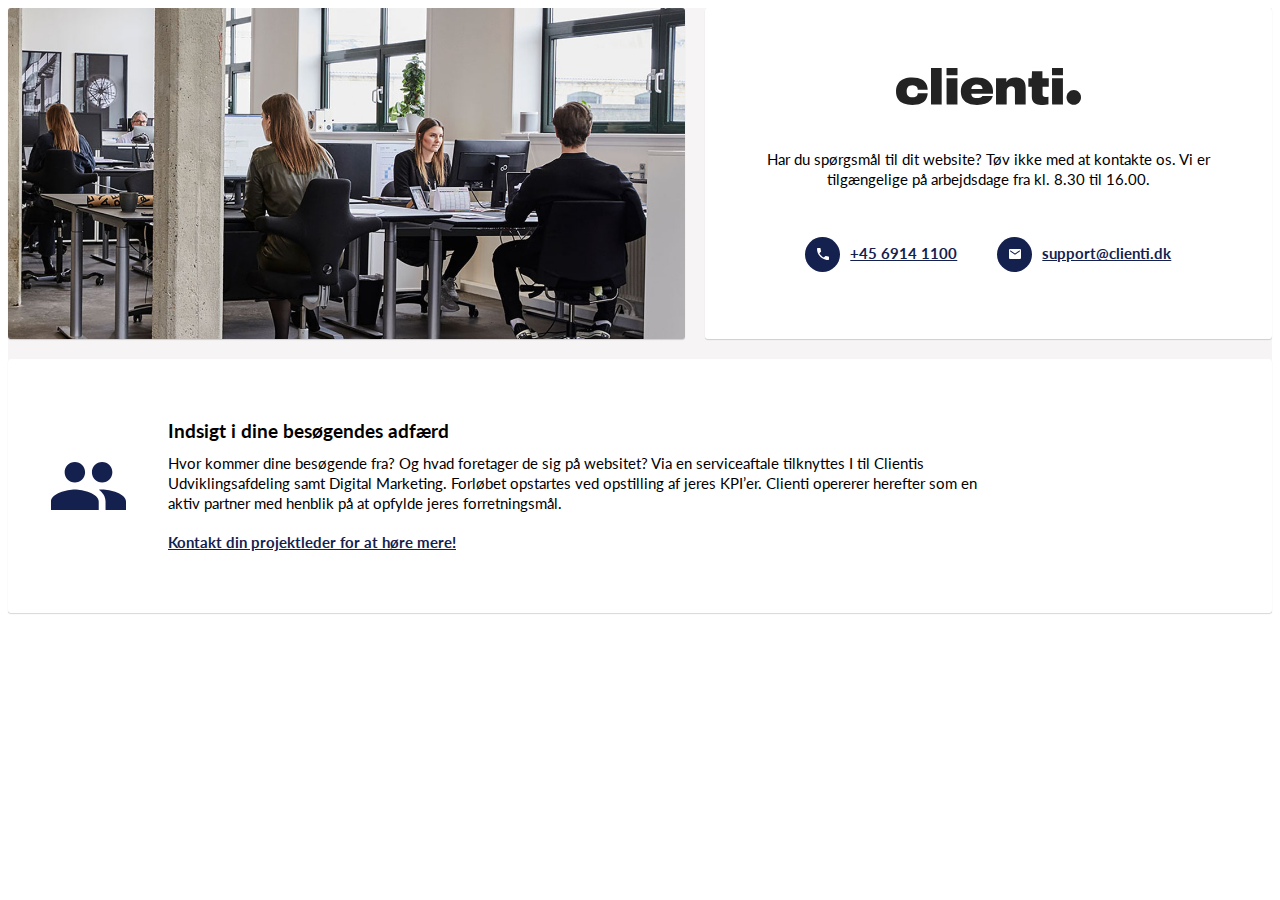
==== dashboard-til-test.html @ 1fec81c8 "Renames test dashboard and updates dashboard template" ====
﻿<!DOCTYPE html>
<html lang="da-DK">
<head>
    <link rel="preconnect" href="https://fonts.gstatic.com">
    <meta name="robots" content="noindex, nofollow">
    <meta charset="UTF-8">
    <meta name="viewport" content="width=device-width, initial-scale=1.0">
    <title>Clienti Umbraco Website dashboard</title>
    <link href="https://fonts.googleapis.com/css2?family=Lato:wght@400;700;900&display=swap" rel="stylesheet"> 
    <link rel="stylesheet" href="dashboard.css" />
</head>
<body>
    <div class="clienti-dashboard">
        <div class="clienti-dashboard__row">
            <div class="clienti-dashboard__col clienti-dashboard__col--bg" style="background-image: url('dashboard.jpg?v=1')"></div>
            <div class="clienti-dashboard__col clienti-dashboard__col--text">
                <div class="clienti-dashboard__text">
                    <div class="clienti-dashboard__text-row">
                        <img src="clienti.svg" class="clienti-dashboard__logo" alt="Clienti"/>
                    </div>
                    <div class="clienti-dashboard__text-row">
                        <p class="clienti-dashboard__desc">
                            Har du spørgsmål til dit website? Tøv ikke med at kontakte os.
                            Vi er tilgængelige på arbejdsdage fra kl. 8.30 til 16.00.
                        </p>
                    </div>
                    <div class="clienti-dashboard__text-row">
                        <div class="clienti-dashboard__cta-row">
                            <div class="clienti-dashboard__cta">
                                <div class="clienti-dashboard__cta-icon-wrap">
                                    <img src="icon-phone.svg" class="clienti-dashboard__cta-icon" alt=""/>
                                </div>
                                <div class="clienti-dashboard__cta-link-wrap">
                                    <a href="tel:+45 6914 1100" class="clienti-dashboard__cta-link">+45 6914 1100</a>
                                </div>
                            </div>
                            <div class="clienti-dashboard__cta">
                                <div class="clienti-dashboard__cta-icon-wrap">
                                    <img src="icon-mail.svg" class="clienti-dashboard__cta-icon" alt=""/>
                                </div>
                                <div class="clienti-dashboard__cta-link-wrap">
                                    <a href="mailto:support@clienti.dk" class="clienti-dashboard__cta-link">support@clienti.dk</a>
                                </div>
                            </div>
                        </div>
                    </div>
                </div>
            </div>
        </div>
        <div class="clienti-dashboard__row">
            <div class="clienti-dashboard__col clienti-dashboard__col--extra">
                <div class="clienti-dashboard__extra-col">
                    <img src="icon-people.svg" class="clienti-dashboard__extra-icon" alt=""/>
                </div>
                <div class="clienti-dashboard__extra-col">
                    <h3 class="clienti-dashboard__extra-headline">Indsigt i dine besøgendes adfærd</h3>
                    <p class="clienti-dashboard__extra-desc">
                        Hvor kommer dine besøgende fra? Og hvad foretager de sig på websitet? 
                        Via en serviceaftale tilknyttes I til Clientis Udviklingsafdeling samt Digital Marketing. 
                        Forløbet opstartes ved opstilling af jeres KPI’er.
                        Clienti opererer herefter som en aktiv partner med henblik på at opfylde jeres forretningsmål.
                    </p>
                    <a href="https://clienti.dk/kontakt" target="_blank" class="clienti-dashboard__extra-link">Kontakt din projektleder for at høre mere!</a>
                </div>
            </div>
        </div>
    </div>
</body>
</html>
---- dashboard.css ----
.clienti-dashboard {
    display: -webkit-box;
    display: -ms-flexbox;
    display: flex;
    -webkit-box-orient: vertical;
    -webkit-box-direction: normal;
    -ms-flex-direction: column;
    flex-direction: column;
    font-size: calc(12px + .25vw);
    line-height: 1.3;
font-family:'Lato', 'Helvetica Neue', Helvetica, Arial, sans-serif;
background-color:#f6f4f4;
}

.clienti-dashboard *, .clienti-dashboard *:before, .clienti-dashboard *:after {
    -webkit-box-sizing: border-box;
    box-sizing: border-box;
}

.clienti-dashboard a {
    font-weight: bold;
    color: #14214E;
}

.clienti-dashboard a:focus, .clienti-dashboard a:hover {
    color: #2152a3;
    text-decoration: none;
}

.clienti-dashboard__row {
    display: -webkit-box;
    display: -ms-flexbox;
    display: flex;
    padding: 10px 0;
}

.clienti-dashboard__row:first-child {
    padding-top: 0;
}

.clienti-dashboard__row:last-child {
    padding-bottom: 0;
}

.clienti-dashboard__col {
    display: -webkit-box;
    display: -ms-flexbox;
    display: flex;
    -webkit-box-pack: center;
    -ms-flex-pack: center;
    justify-content: center;
    -webkit-box-align: center;
    -ms-flex-align: center;
    align-items: center;
    border-radius: 3px;
    background-color: white;
    -webkit-box-shadow: 0 1px 1px 0 rgba(0,0,0,.16);
    box-shadow: 0 1px 1px 0 rgba(0,0,0,.16);
}

.clienti-dashboard__col--bg {
    -webkit-box-flex: 1;
    -ms-flex: 1;
    flex: 1;
    background-repeat: no-repeat;
    background-position: top right;
    background-size: cover;
}

.clienti-dashboard__col--bg:before {
    content: "";
    display: block;
    padding-top: 45%;
}

.clienti-dashboard__col--text {
    -webkit-box-flex: .75;
    -ms-flex: .75;
    flex: .75;
    margin: 0 0 0 20px;
    padding: 60px 30px;
}

.clienti-dashboard__col--extra {
    width: 100%;
    -webkit-box-pack: start;
    -ms-flex-pack: start;
    justify-content: flex-start;
    padding: 60px 30px;
}

.clienti-dashboard__text {
    display: -webkit-box;
    display: -ms-flexbox;
    display: flex;
    -webkit-box-orient: vertical;
    -webkit-box-direction: normal;
    -ms-flex-direction: column;
    flex-direction: column;
    text-align: center;
    width: 100%;
}

.clienti-dashboard__text-row {
    padding: 20px 0;
}

.clienti-dashboard__text-row:first-child {
    padding-top: 0;
}

.clienti-dashboard__text-row:last-child {
    padding-bottom: 0;
}

.clienti-dashboard__logo {
    height: 37px;
    width: 185px;
}

.clienti-dashboard__desc {
    margin: 0;
    padding: 0;
}

.clienti-dashboard__cta-row {
    display: -webkit-box;
    display: -ms-flexbox;
    display: flex;
    -webkit-box-pack: center;
    -ms-flex-pack: center;
    justify-content: center;
}

.clienti-dashboard__cta {
    display: -webkit-box;
    display: -ms-flexbox;
    display: flex;
    -ms-flex-negative: 0;
    flex-shrink: 0;
    -webkit-box-pack: center;
    -ms-flex-pack: center;
    justify-content: center;
    -webkit-box-align: center;
    -ms-flex-align: center;
    align-items: center;
    padding: 7.5px 20px;
}

.clienti-dashboard__cta-icon-wrap {
    display: -webkit-box;
    display: -ms-flexbox;
    display: flex;
    -webkit-box-align: center;
    -ms-flex-align: center;
    align-items: center;
    -webkit-box-pack: center;
    -ms-flex-pack: center;
    justify-content: center;
    background-color: #14214E;
    border-radius: 50%;
    width: 35px;
    height: 35px;
}

.clienti-dashboard__cta-icon {
    max-width: 35%;
    max-height: 35%;
}

.clienti-dashboard__cta-link-wrap {
    margin-left: 10px;
}

.clienti-dashboard__cta-link {
}

.clienti-dashboard__extra-col {
}

.clienti-dashboard__extra-col:first-child {
    display: -webkit-box;
    display: -ms-flexbox;
    display: flex;
    -ms-flex-negative: 0;
    flex-shrink: 0;
    -webkit-box-pack: center;
    -ms-flex-pack: center;
    justify-content: center;
    -webkit-box-align: center;
    -ms-flex-align: center;
    align-items: center;
    width: 100px;
    margin: 0 30px 0 0;
}

.clienti-dashboard__extra-col:last-child {
    display: -webkit-box;
    display: -ms-flexbox;
    display: flex;
    -webkit-box-orient: vertical;
    -webkit-box-direction: normal;
    -ms-flex-direction: column;
    flex-direction: column;
    max-width: 70%;
}

.clienti-dashboard__extra-icon {
    width: 75%;
    max-height: 100%;
}

.clienti-dashboard__extra-headline {
    margin: 0;
    padding: 0;
    font-size: calc(16px + .25vw);
    font-weight: bold;
}

.clienti-dashboard__extra-desc {
    margin: 0;
    padding: 10px 0;
}

.clienti-dashboard__extra-link {
    margin-top: 10px;
}

@media (max-width: 768px) {

    .clienti-dashboard__row {
        -webkit-box-orient: vertical;
        -webkit-box-direction: normal;
        -ms-flex-direction: column;
        flex-direction: column;
        text-align: center;
    }

    .clienti-dashboard__col--extra {
        -webkit-box-orient: vertical;
        -webkit-box-direction: normal;
        -ms-flex-direction: column;
        flex-direction: column;
    }

    .clienti-dashboard__extra-col:first-child {
        margin: 0 0 30px;
    }

    .clienti-dashboard__extra-col:last-child {
        max-width: none;
    }

    .clienti-dashboard__cta-row {
        -webkit-box-orient: vertical;
        -webkit-box-direction: normal;
        -ms-flex-direction: column;
        flex-direction: column;
    }

    .clienti-dashboard__col,
    .clienti-dashboard__col {
        width: 100%;
    }

    .clienti-dashboard__col--text {
        margin: 20px 0 0;
        padding: 40px 20px;
    }

    .clienti-dashboard__text {
    }

    .clienti-dashboard__text-row {
        padding: 15px 0;
    }

    .clienti-dashboard__logo {
        height: 28px;
        width: 145px;
    }

}
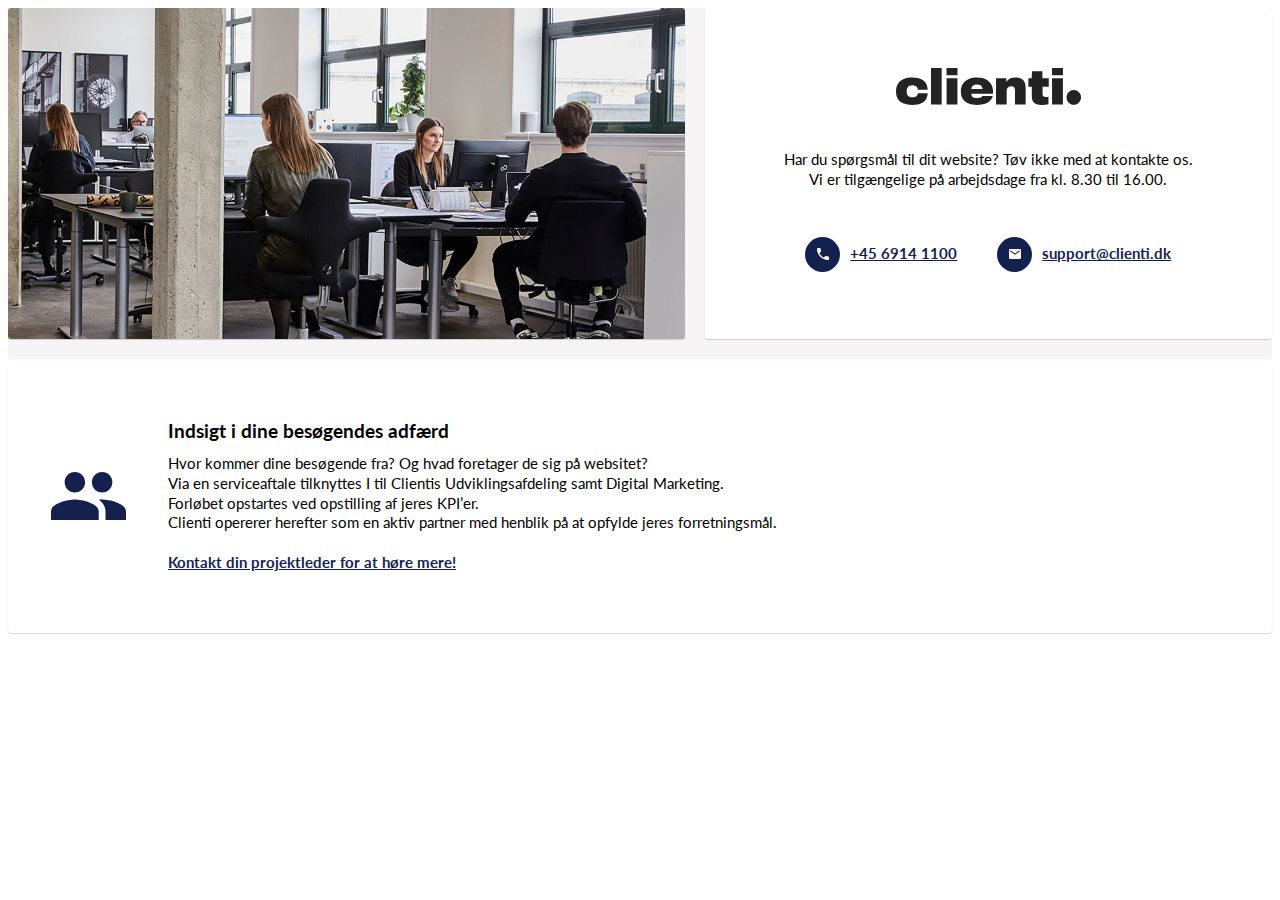
==== commit d0ed0428: "Adds some manual breaks for better legibility" ====
--- a/dashboard-til-test.html
+++ b/dashboard-til-test.html
@@ -20,7 +20,7 @@
                     </div>
                     <div class="clienti-dashboard__text-row">
                         <p class="clienti-dashboard__desc">
-                            Har du spørgsmål til dit website? Tøv ikke med at kontakte os.
+                            Har du spørgsmål til dit website? Tøv ikke med at kontakte os.<br/>
                             Vi er tilgængelige på arbejdsdage fra kl. 8.30 til 16.00.
                         </p>
                     </div>
@@ -55,9 +55,9 @@
                 <div class="clienti-dashboard__extra-col">
                     <h3 class="clienti-dashboard__extra-headline">Indsigt i dine besøgendes adfærd</h3>
                     <p class="clienti-dashboard__extra-desc">
-                        Hvor kommer dine besøgende fra? Og hvad foretager de sig på websitet? 
-                        Via en serviceaftale tilknyttes I til Clientis Udviklingsafdeling samt Digital Marketing. 
-                        Forløbet opstartes ved opstilling af jeres KPI’er.
+                        Hvor kommer dine besøgende fra? Og hvad foretager de sig på websitet? <br/>
+                        Via en serviceaftale tilknyttes I til Clientis Udviklingsafdeling samt Digital Marketing. <br/>
+                        Forløbet opstartes ved opstilling af jeres KPI’er.<br/>
                         Clienti opererer herefter som en aktiv partner med henblik på at opfylde jeres forretningsmål.
                     </p>
                     <a href="https://clienti.dk/kontakt" target="_blank" class="clienti-dashboard__extra-link">Kontakt din projektleder for at høre mere!</a>
